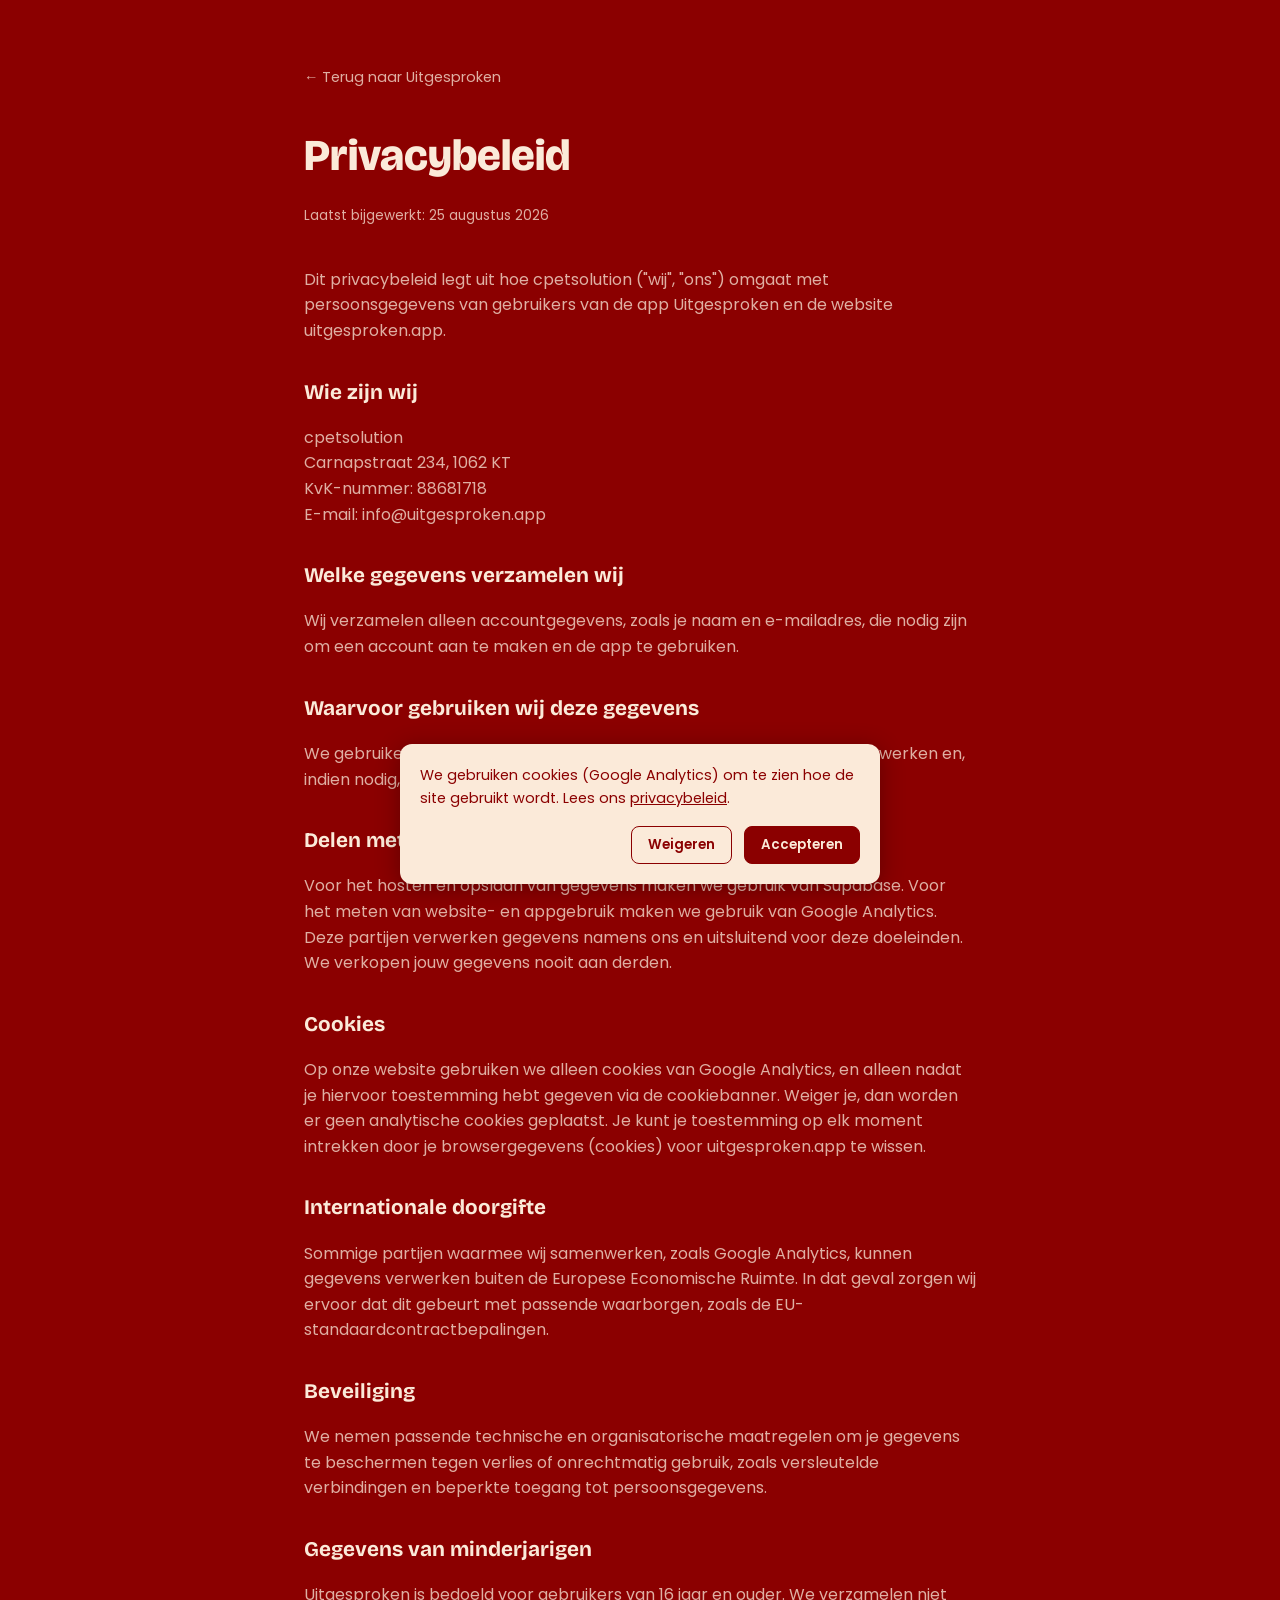
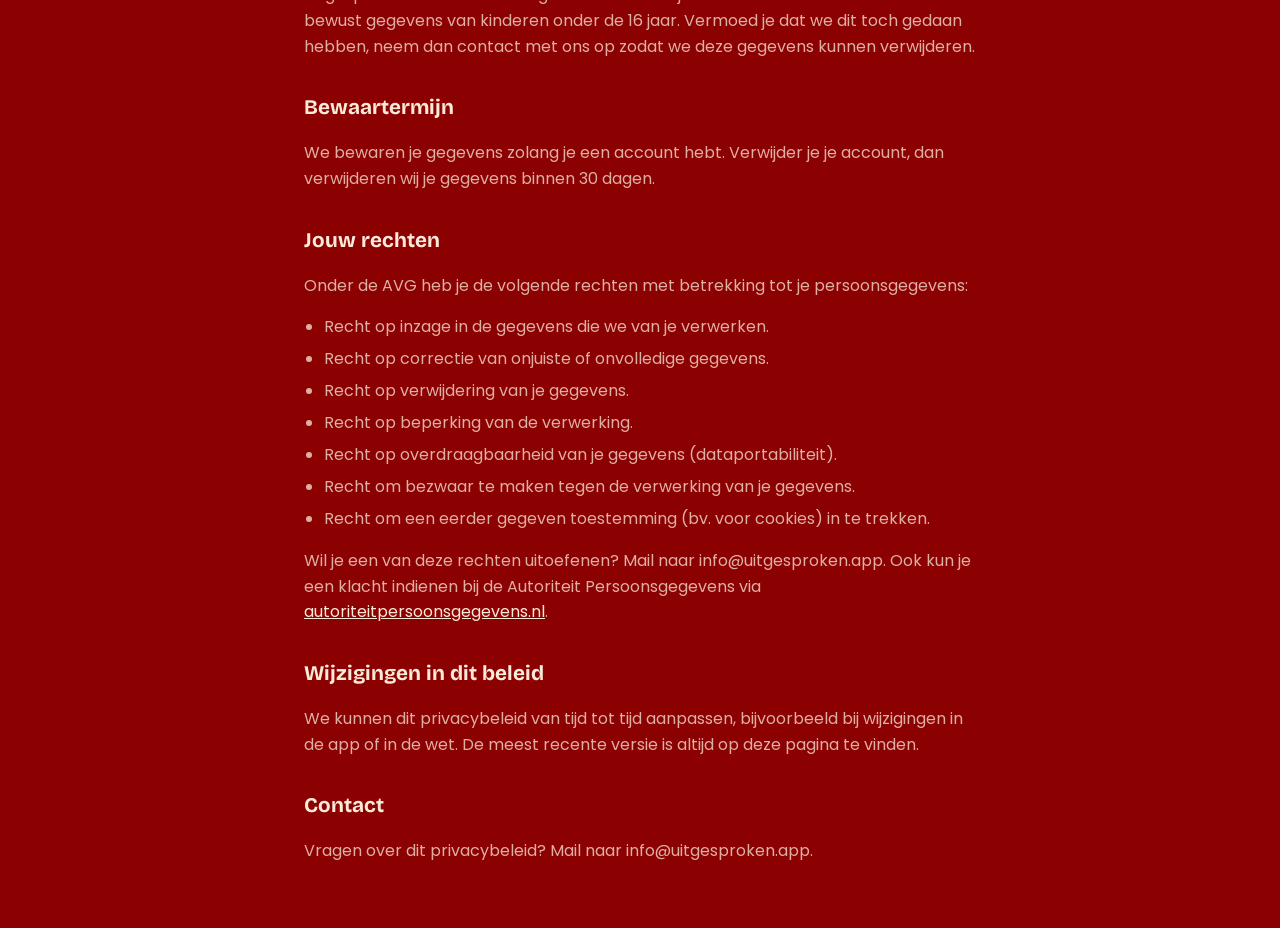
==== privacybeleid.html @ 7af5f67a "Initial commit: Uitgesproken landing page Static one-page site with hero, newsletter signup (Supabas" ====
<!doctype html>
<html lang="nl">
<head>
  <meta charset="UTF-8" />
  <meta name="viewport" content="width=device-width, initial-scale=1" />
  <title>Privacybeleid | Uitgesproken</title>
  <link rel="icon" href="favicon.ico" sizes="any">
  <link rel="icon" type="image/png" sizes="32x32" href="favicon-32.png">
  <link rel="apple-touch-icon" href="apple-touch-icon.png">

  <meta property="og:type" content="website" />
  <meta property="og:site_name" content="Uitgesproken" />
  <meta property="og:title" content="Privacybeleid | Uitgesproken" />
  <meta property="og:url" content="https://uitgesproken.app/privacybeleid.html" />
  <meta property="og:image" content="https://uitgesproken.app/og-image.png" />
  <meta property="og:locale" content="nl_NL" />

  <link rel="preconnect" href="https://fonts.googleapis.com">
  <link rel="preconnect" href="https://fonts.gstatic.com" crossorigin>
  <link href="https://fonts.googleapis.com/css2?family=Bricolage+Grotesque:opsz,wdth,wght@12..96,75..100,200..800&family=Poppins:wght@400;500;600;700&display=swap" rel="stylesheet">
  <link rel="stylesheet" href="style.css" />
</head>
<body>
  <div class="legal">
    <a class="back" href="index.html">&larr; Terug naar Uitgesproken</a>
    <h1>Privacybeleid</h1>
    <p class="updated">Laatst bijgewerkt: 25 augustus 2026</p>

    <p>
      Dit privacybeleid legt uit hoe cpetsolution
      ("wij", "ons") omgaat met persoonsgegevens van gebruikers van de app Uitgesproken
      en de website uitgesproken.app.
    </p>

    <h2>Wie zijn wij</h2>
    <p>
      cpetsolution<br>
      Carnapstraat 234, 1062 KT<br>
      KvK-nummer: 88681718<br>
      E-mail: info@uitgesproken.app
    </p>

    <h2>Welke gegevens verzamelen wij</h2>
    <p>Wij verzamelen alleen accountgegevens, zoals je naam en e-mailadres, die nodig zijn om een account aan te maken en de app te gebruiken.</p>

    <h2>Waarvoor gebruiken wij deze gegevens</h2>
    <p>We gebruiken deze gegevens om je account te beheren, de app te laten werken en, indien nodig, contact met je op te nemen.</p>

    <h2>Delen met derden</h2>
    <p>
      Voor het hosten en opslaan van gegevens maken we gebruik van Supabase. Voor het meten van
      website- en appgebruik maken we gebruik van Google Analytics. Deze partijen verwerken
      gegevens namens ons en uitsluitend voor deze doeleinden. We verkopen jouw gegevens nooit
      aan derden.
    </p>

    <h2>Cookies</h2>
    <p>
      Op onze website gebruiken we alleen cookies van Google Analytics, en alleen nadat je
      hiervoor toestemming hebt gegeven via de cookiebanner. Weiger je, dan worden er geen
      analytische cookies geplaatst. Je kunt je toestemming op elk moment intrekken door je
      browsergegevens (cookies) voor uitgesproken.app te wissen.
    </p>

    <h2>Internationale doorgifte</h2>
    <p>
      Sommige partijen waarmee wij samenwerken, zoals Google Analytics, kunnen gegevens verwerken
      buiten de Europese Economische Ruimte. In dat geval zorgen wij ervoor dat dit gebeurt met
      passende waarborgen, zoals de EU-standaardcontractbepalingen.
    </p>

    <h2>Beveiliging</h2>
    <p>
      We nemen passende technische en organisatorische maatregelen om je gegevens te beschermen
      tegen verlies of onrechtmatig gebruik, zoals versleutelde verbindingen en beperkte
      toegang tot persoonsgegevens.
    </p>

    <h2>Gegevens van minderjarigen</h2>
    <p>
      Uitgesproken is bedoeld voor gebruikers van 16 jaar en ouder. We verzamelen niet bewust
      gegevens van kinderen onder de 16 jaar. Vermoed je dat we dit toch gedaan hebben, neem dan
      contact met ons op zodat we deze gegevens kunnen verwijderen.
    </p>

    <h2>Bewaartermijn</h2>
    <p>
      We bewaren je gegevens zolang je een account hebt. Verwijder je je account, dan verwijderen
      wij je gegevens binnen 30 dagen.
    </p>

    <h2>Jouw rechten</h2>
    <p>
      Onder de AVG heb je de volgende rechten met betrekking tot je persoonsgegevens:
    </p>
    <ul>
      <li>Recht op inzage in de gegevens die we van je verwerken.</li>
      <li>Recht op correctie van onjuiste of onvolledige gegevens.</li>
      <li>Recht op verwijdering van je gegevens.</li>
      <li>Recht op beperking van de verwerking.</li>
      <li>Recht op overdraagbaarheid van je gegevens (dataportabiliteit).</li>
      <li>Recht om bezwaar te maken tegen de verwerking van je gegevens.</li>
      <li>Recht om een eerder gegeven toestemming (bv. voor cookies) in te trekken.</li>
    </ul>
    <p>
      Wil je een van deze rechten uitoefenen? Mail naar info@uitgesproken.app. Ook kun je een
      klacht indienen bij de Autoriteit Persoonsgegevens via
      <a href="https://autoriteitpersoonsgegevens.nl" target="_blank" rel="noopener">autoriteitpersoonsgegevens.nl</a>.
    </p>

    <h2>Wijzigingen in dit beleid</h2>
    <p>
      We kunnen dit privacybeleid van tijd tot tijd aanpassen, bijvoorbeeld bij wijzigingen in de
      app of in de wet. De meest recente versie is altijd op deze pagina te vinden.
    </p>

    <h2>Contact</h2>
    <p>Vragen over dit privacybeleid? Mail naar info@uitgesproken.app.</p>
  </div>
  <script src="script.js" defer></script>
</body>
</html>
---- style.css ----
:root {
  --bg: #8B0000;
  --cream: #FBEAD9;
  --cream-dim: rgba(251, 234, 217, 0.75);
}

* {
  box-sizing: border-box;
}

html {
  scroll-behavior: smooth;
}

body {
  margin: 0;
  background: var(--bg);
  color: var(--cream);
  font-family: 'Poppins', sans-serif;
  line-height: 1.6;
}

.hero {
  min-height: 100svh;
  display: flex;
  align-items: center;
  justify-content: center;
  padding: 2rem 1.5rem;
  text-align: center;
}

.hero-content {
  max-width: 640px;
  width: 100%;
}

.logo {
  font-family: 'Bricolage Grotesque', sans-serif;
  font-style: oblique 10deg;
  font-weight: 800;
  font-variation-settings: 'opsz' 96, 'wdth' 100;
  font-size: clamp(3rem, 13vw, 6rem);
  margin: 0;
  color: var(--cream);
  letter-spacing: -0.01em;
}

.logo-letter {
  display: inline-block;
  opacity: 0;
  animation: letter-in 0.6s cubic-bezier(0.34, 1.56, 0.64, 1) forwards;
}

@keyframes letter-in {
  0% { opacity: 0; transform: translateY(28px) scale(0.8); }
  60% { opacity: 1; transform: translateY(-6px) scale(1.04); }
  100% { opacity: 1; transform: translateY(0) scale(1); }
}

@media (prefers-reduced-motion: reduce) {
  .logo-letter {
    animation: none;
    opacity: 1;
  }
}

.tagline {
  font-size: clamp(1rem, 3vw, 1.25rem);
  color: var(--cream-dim);
  margin: 0.75rem 0 2.5rem;
}

.store-buttons {
  display: flex;
  flex-wrap: nowrap;
  justify-content: center;
  gap: clamp(0.5rem, 2vw, 1rem);
}

.store-btn {
  display: inline-flex;
  align-items: center;
  flex: 1 1 0;
  gap: clamp(0.4rem, 1.5vw, 0.75rem);
  padding: clamp(0.55rem, 2vw, 0.85rem) clamp(0.6rem, 3vw, 1.5rem);
  background: transparent;
  border: 1.5px solid var(--cream);
  border-radius: 12px;
  color: var(--cream);
  font-family: inherit;
  cursor: not-allowed;
  opacity: 0.85;
  transition: opacity 0.2s ease, transform 0.2s ease;
  min-width: 0;
}

.store-btn:hover {
  opacity: 1;
}

.store-icon {
  width: clamp(18px, 5vw, 28px);
  height: clamp(18px, 5vw, 28px);
  flex-shrink: 0;
}

.store-text {
  display: flex;
  flex-direction: column;
  align-items: flex-start;
  text-align: left;
  font-weight: 600;
  font-size: clamp(0.75rem, 2.6vw, 1rem);
  white-space: nowrap;
  min-width: 0;
}

.store-text small {
  font-weight: 400;
  font-size: clamp(0.5rem, 1.8vw, 0.7rem);
  color: var(--cream-dim);
  text-transform: uppercase;
  letter-spacing: 0.03em;
  white-space: normal;
  line-height: 1.15;
}

.newsletter {
  margin-bottom: 2.5rem;
  padding-bottom: 2rem;
  border-bottom: 1px solid rgba(251, 234, 217, 0.15);
}

.newsletter h2 {
  font-family: 'Bricolage Grotesque', sans-serif;
  font-style: oblique 10deg;
  font-weight: 800;
  font-variation-settings: 'opsz' 96, 'wdth' 100;
  font-size: clamp(1.25rem, 3vw, 1.6rem);
  margin: 0 0 0.75rem;
}

.newsletter p {
  max-width: 480px;
  margin: 0 auto 1.75rem;
  color: var(--cream-dim);
}

.newsletter-wrapper {
  max-width: 420px;
  margin: 0 auto;
}

.newsletter-form {
  display: flex;
  gap: 0.75rem;
  flex-wrap: wrap;
  justify-content: center;
}

.newsletter-form input[type="email"] {
  flex: 1 1 220px;
  padding: 0.85rem 1rem;
  border-radius: 10px;
  border: 1.5px solid var(--cream);
  background: transparent;
  color: var(--cream);
  font-family: inherit;
  font-size: 1rem;
}

.newsletter-form input[type="email"]::placeholder {
  color: var(--cream-dim);
}

.newsletter-form button {
  padding: 0.85rem 1.5rem;
  border-radius: 10px;
  border: 1.5px solid var(--cream);
  background: var(--cream);
  color: var(--bg);
  font-family: inherit;
  font-weight: 600;
  cursor: pointer;
}

.newsletter-success {
  color: var(--cream);
  font-weight: 600;
}

.site-footer {
  padding: 2.5rem 1.5rem;
  text-align: center;
}

.footer-nav {
  display: flex;
  flex-wrap: wrap;
  justify-content: center;
  gap: 1.5rem;
  margin-bottom: 1rem;
}

.footer-nav a {
  color: var(--cream-dim);
  text-decoration: none;
  font-size: 0.9rem;
}

.footer-nav a:hover {
  color: var(--cream);
  text-decoration: underline;
}

.footer-social {
  display: flex;
  flex-wrap: wrap;
  justify-content: center;
  gap: 1.5rem;
  margin-bottom: 1.5rem;
}

.footer-social a {
  color: var(--cream);
  text-decoration: none;
  font-weight: 600;
  font-size: 0.9rem;
}

.footer-social a:hover {
  text-decoration: underline;
}

.footer-copy {
  margin: 2rem 0 0;
  color: var(--cream-dim);
  font-size: 0.8rem;
}

/* Legal / subpages */
.legal {
  max-width: 720px;
  margin: 0 auto;
  padding: 4rem 1.5rem 3rem;
}

.legal a.back {
  color: var(--cream-dim);
  text-decoration: none;
  font-size: 0.9rem;
  display: inline-block;
  margin-bottom: 2rem;
}

.legal a.back:hover {
  color: var(--cream);
}

.legal h1 {
  font-family: 'Bricolage Grotesque', sans-serif;
  font-style: oblique 10deg;
  font-weight: 800;
  font-variation-settings: 'opsz' 96, 'wdth' 100;
  font-size: clamp(2rem, 5vw, 2.75rem);
  margin: 0 0 0.5rem;
}

.legal .updated {
  color: var(--cream-dim);
  font-size: 0.85rem;
  margin-bottom: 2.5rem;
}

.legal h2 {
  font-family: 'Bricolage Grotesque', sans-serif;
  font-weight: 700;
  font-variation-settings: 'opsz' 24, 'wdth' 100;
  font-size: 1.3rem;
  margin: 2rem 0 0.75rem;
}

.legal p, .legal li {
  color: var(--cream-dim);
}

.legal ul {
  margin: 0 0 1rem;
  padding-left: 1.25rem;
}

.legal li {
  margin-bottom: 0.4rem;
}

.legal p a, .legal li a {
  color: var(--cream);
}

.legal .placeholder {
  color: #FFD27D;
}

.contact-links {
  display: flex;
  flex-wrap: wrap;
  gap: 0.75rem;
  margin: 0.75rem 0 1.25rem;
}

.contact-link {
  display: inline-flex;
  align-items: center;
  gap: 0.6rem;
  padding: 0.7rem 1.1rem;
  border: 1.5px solid var(--cream);
  border-radius: 12px;
  color: var(--cream);
  text-decoration: none;
  font-weight: 600;
  font-size: 0.95rem;
  transition: opacity 0.2s ease;
}

.contact-link:hover {
  opacity: 0.8;
}

/* Cookie consent */
.cookie-banner {
  position: fixed;
  bottom: 1rem;
  left: 1rem;
  right: 1rem;
  max-width: 480px;
  margin: 0 auto;
  background: var(--cream);
  color: var(--bg);
  padding: 1.25rem;
  border-radius: 12px;
  box-shadow: 0 4px 24px rgba(0, 0, 0, 0.3);
  z-index: 1000;
  font-size: 0.9rem;
}

.cookie-banner p {
  margin: 0 0 1rem;
}

.cookie-banner a {
  color: var(--bg);
  text-decoration: underline;
}

.cookie-actions {
  display: flex;
  gap: 0.75rem;
  justify-content: flex-end;
}

.cookie-actions button {
  padding: 0.5rem 1rem;
  border-radius: 8px;
  border: 1.5px solid var(--bg);
  background: transparent;
  color: var(--bg);
  font-family: inherit;
  font-weight: 600;
  cursor: pointer;
}

.cookie-actions .cookie-accept {
  background: var(--bg);
  color: var(--cream);
}
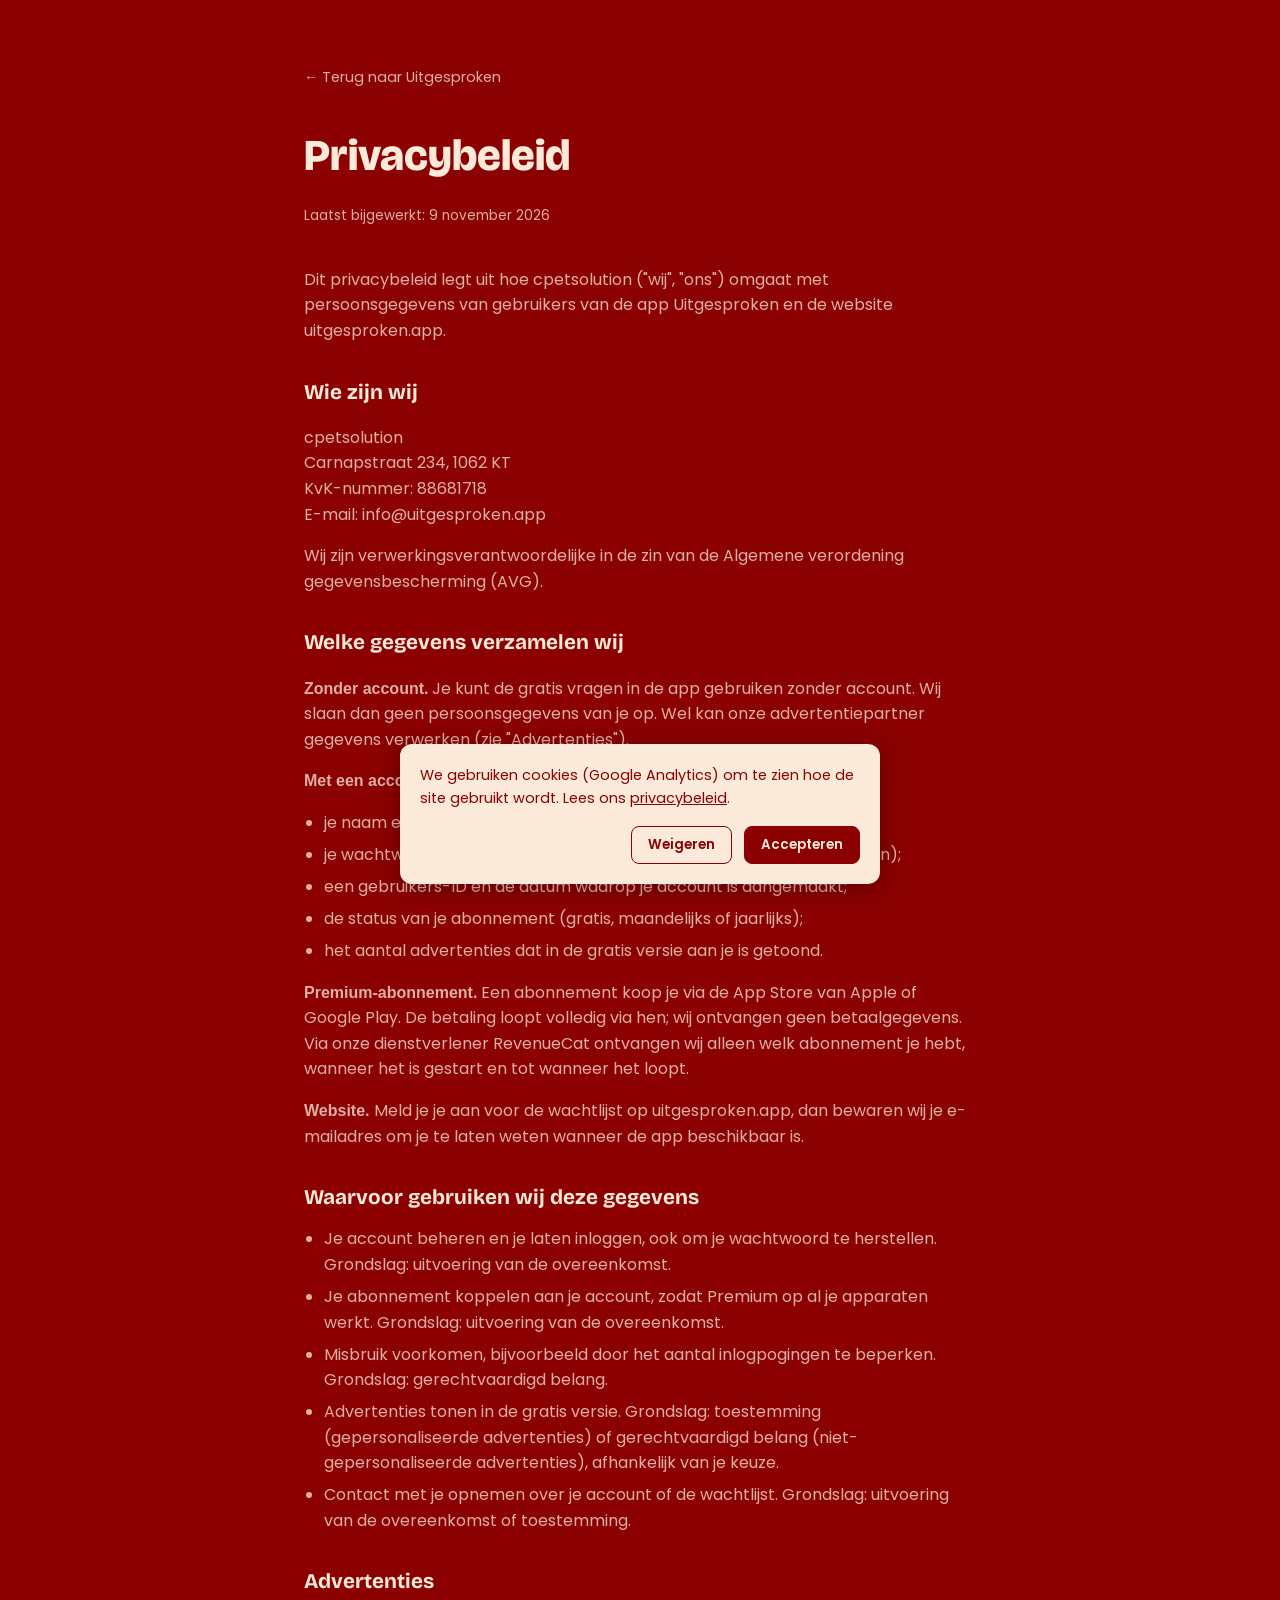
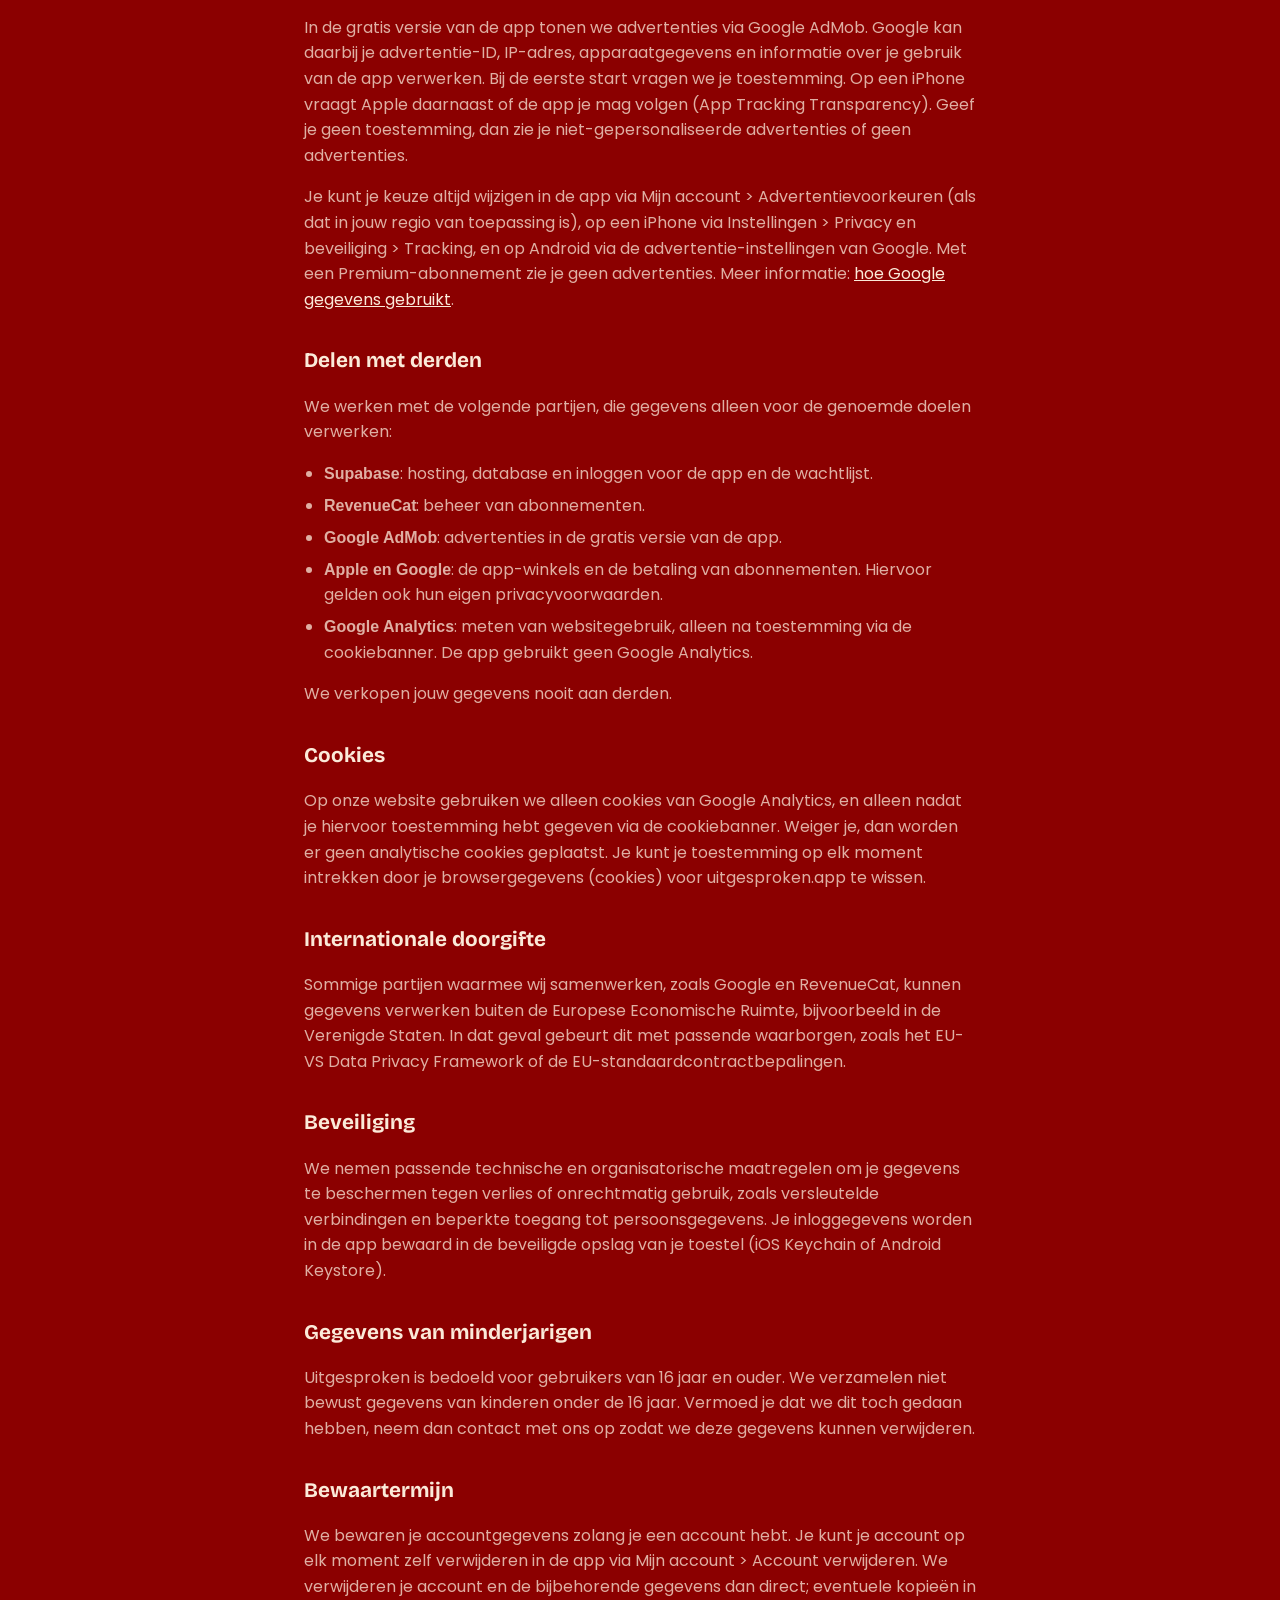
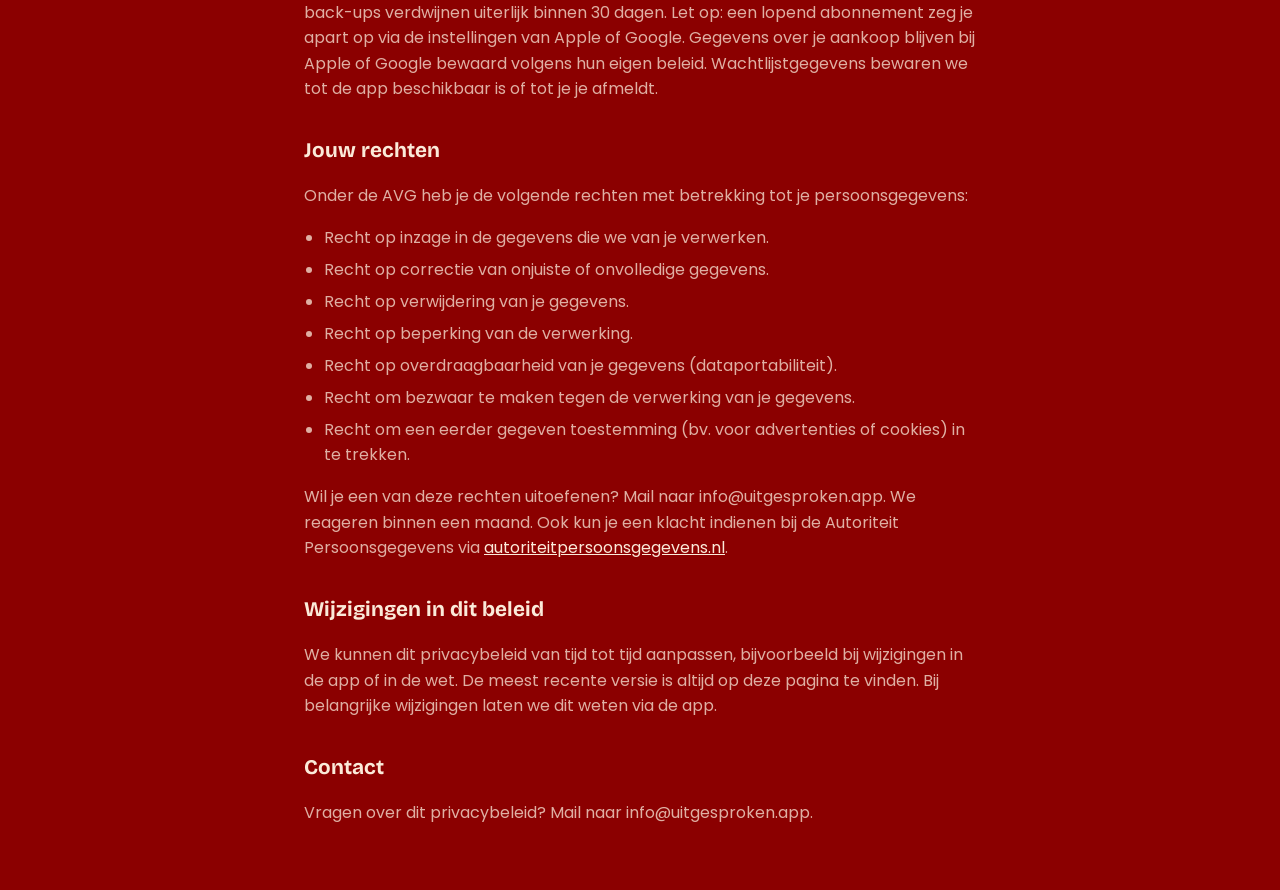
==== commit 015a9e9b: "Privacybeleid en voorwaarden bijwerken voor de app, herstelpagina toevoegen - Privacybeleid: gebruik" ====
--- a/privacybeleid.html
+++ b/privacybeleid.html
@@ -24,7 +24,7 @@
   <div class="legal">
     <a class="back" href="index.html">&larr; Terug naar Uitgesproken</a>
     <h1>Privacybeleid</h1>
-    <p class="updated">Laatst bijgewerkt: 25 augustus 2026</p>
+    <p class="updated">Laatst bijgewerkt: 9 november 2026</p>
 
     <p>
       Dit privacybeleid legt uit hoe cpetsolution
@@ -39,20 +39,56 @@
       KvK-nummer: 88681718<br>
       E-mail: info@uitgesproken.app
     </p>
+    <p>Wij zijn verwerkingsverantwoordelijke in de zin van de Algemene verordening gegevensbescherming (AVG).</p>
 
     <h2>Welke gegevens verzamelen wij</h2>
-    <p>Wij verzamelen alleen accountgegevens, zoals je naam en e-mailadres, die nodig zijn om een account aan te maken en de app te gebruiken.</p>
+    <p><strong>Zonder account.</strong> Je kunt de gratis vragen in de app gebruiken zonder account. Wij slaan dan geen persoonsgegevens van je op. Wel kan onze advertentiepartner gegevens verwerken (zie "Advertenties").</p>
+    <p><strong>Met een account.</strong> Maak je een account aan, dan verwerken wij:</p>
+    <ul>
+      <li>je naam en e-mailadres;</li>
+      <li>je wachtwoord (alleen versleuteld opgeslagen, wij kunnen het niet inzien);</li>
+      <li>een gebruikers-ID en de datum waarop je account is aangemaakt;</li>
+      <li>de status van je abonnement (gratis, maandelijks of jaarlijks);</li>
+      <li>het aantal advertenties dat in de gratis versie aan je is getoond.</li>
+    </ul>
+    <p><strong>Premium-abonnement.</strong> Een abonnement koop je via de App Store van Apple of Google Play. De betaling loopt volledig via hen; wij ontvangen geen betaalgegevens. Via onze dienstverlener RevenueCat ontvangen wij alleen welk abonnement je hebt, wanneer het is gestart en tot wanneer het loopt.</p>
+    <p><strong>Website.</strong> Meld je je aan voor de wachtlijst op uitgesproken.app, dan bewaren wij je e-mailadres om je te laten weten wanneer de app beschikbaar is.</p>
 
     <h2>Waarvoor gebruiken wij deze gegevens</h2>
-    <p>We gebruiken deze gegevens om je account te beheren, de app te laten werken en, indien nodig, contact met je op te nemen.</p>
+    <ul>
+      <li>Je account beheren en je laten inloggen, ook om je wachtwoord te herstellen. Grondslag: uitvoering van de overeenkomst.</li>
+      <li>Je abonnement koppelen aan je account, zodat Premium op al je apparaten werkt. Grondslag: uitvoering van de overeenkomst.</li>
+      <li>Misbruik voorkomen, bijvoorbeeld door het aantal inlogpogingen te beperken. Grondslag: gerechtvaardigd belang.</li>
+      <li>Advertenties tonen in de gratis versie. Grondslag: toestemming (gepersonaliseerde advertenties) of gerechtvaardigd belang (niet-gepersonaliseerde advertenties), afhankelijk van je keuze.</li>
+      <li>Contact met je opnemen over je account of de wachtlijst. Grondslag: uitvoering van de overeenkomst of toestemming.</li>
+    </ul>
+
+    <h2>Advertenties</h2>
+    <p>
+      In de gratis versie van de app tonen we advertenties via Google AdMob. Google kan daarbij je
+      advertentie-ID, IP-adres, apparaatgegevens en informatie over je gebruik van de app verwerken.
+      Bij de eerste start vragen we je toestemming. Op een iPhone vraagt Apple daarnaast of de app
+      je mag volgen (App Tracking Transparency). Geef je geen toestemming, dan zie je
+      niet-gepersonaliseerde advertenties of geen advertenties.
+    </p>
+    <p>
+      Je kunt je keuze altijd wijzigen in de app via Mijn account &gt; Advertentievoorkeuren (als
+      dat in jouw regio van toepassing is), op een iPhone via Instellingen &gt; Privacy en
+      beveiliging &gt; Tracking, en op Android via de advertentie-instellingen van Google. Met een
+      Premium-abonnement zie je geen advertenties. Meer informatie:
+      <a href="https://policies.google.com/technologies/partner-sites" target="_blank" rel="noopener">hoe Google gegevens gebruikt</a>.
+    </p>
 
     <h2>Delen met derden</h2>
-    <p>
-      Voor het hosten en opslaan van gegevens maken we gebruik van Supabase. Voor het meten van
-      website- en appgebruik maken we gebruik van Google Analytics. Deze partijen verwerken
-      gegevens namens ons en uitsluitend voor deze doeleinden. We verkopen jouw gegevens nooit
-      aan derden.
-    </p>
+    <p>We werken met de volgende partijen, die gegevens alleen voor de genoemde doelen verwerken:</p>
+    <ul>
+      <li><strong>Supabase</strong>: hosting, database en inloggen voor de app en de wachtlijst.</li>
+      <li><strong>RevenueCat</strong>: beheer van abonnementen.</li>
+      <li><strong>Google AdMob</strong>: advertenties in de gratis versie van de app.</li>
+      <li><strong>Apple en Google</strong>: de app-winkels en de betaling van abonnementen. Hiervoor gelden ook hun eigen privacyvoorwaarden.</li>
+      <li><strong>Google Analytics</strong>: meten van websitegebruik, alleen na toestemming via de cookiebanner. De app gebruikt geen Google Analytics.</li>
+    </ul>
+    <p>We verkopen jouw gegevens nooit aan derden.</p>
 
     <h2>Cookies</h2>
     <p>
@@ -64,16 +100,18 @@
 
     <h2>Internationale doorgifte</h2>
     <p>
-      Sommige partijen waarmee wij samenwerken, zoals Google Analytics, kunnen gegevens verwerken
-      buiten de Europese Economische Ruimte. In dat geval zorgen wij ervoor dat dit gebeurt met
-      passende waarborgen, zoals de EU-standaardcontractbepalingen.
+      Sommige partijen waarmee wij samenwerken, zoals Google en RevenueCat, kunnen gegevens
+      verwerken buiten de Europese Economische Ruimte, bijvoorbeeld in de Verenigde Staten. In dat
+      geval gebeurt dit met passende waarborgen, zoals het EU-VS Data Privacy Framework of de
+      EU-standaardcontractbepalingen.
     </p>
 
     <h2>Beveiliging</h2>
     <p>
       We nemen passende technische en organisatorische maatregelen om je gegevens te beschermen
       tegen verlies of onrechtmatig gebruik, zoals versleutelde verbindingen en beperkte
-      toegang tot persoonsgegevens.
+      toegang tot persoonsgegevens. Je inloggegevens worden in de app bewaard in de beveiligde
+      opslag van je toestel (iOS Keychain of Android Keystore).
     </p>
 
     <h2>Gegevens van minderjarigen</h2>
@@ -85,8 +123,12 @@
 
     <h2>Bewaartermijn</h2>
     <p>
-      We bewaren je gegevens zolang je een account hebt. Verwijder je je account, dan verwijderen
-      wij je gegevens binnen 30 dagen.
+      We bewaren je accountgegevens zolang je een account hebt. Je kunt je account op elk moment
+      zelf verwijderen in de app via Mijn account &gt; Account verwijderen. We verwijderen je
+      account en de bijbehorende gegevens dan direct; eventuele kopieën in back-ups verdwijnen
+      uiterlijk binnen 30 dagen. Let op: een lopend abonnement zeg je apart op via de instellingen
+      van Apple of Google. Gegevens over je aankoop blijven bij Apple of Google bewaard volgens hun
+      eigen beleid. Wachtlijstgegevens bewaren we tot de app beschikbaar is of tot je je afmeldt.
     </p>
 
     <h2>Jouw rechten</h2>
@@ -100,18 +142,19 @@
       <li>Recht op beperking van de verwerking.</li>
       <li>Recht op overdraagbaarheid van je gegevens (dataportabiliteit).</li>
       <li>Recht om bezwaar te maken tegen de verwerking van je gegevens.</li>
-      <li>Recht om een eerder gegeven toestemming (bv. voor cookies) in te trekken.</li>
+      <li>Recht om een eerder gegeven toestemming (bv. voor advertenties of cookies) in te trekken.</li>
     </ul>
     <p>
-      Wil je een van deze rechten uitoefenen? Mail naar info@uitgesproken.app. Ook kun je een
-      klacht indienen bij de Autoriteit Persoonsgegevens via
+      Wil je een van deze rechten uitoefenen? Mail naar info@uitgesproken.app. We reageren binnen
+      een maand. Ook kun je een klacht indienen bij de Autoriteit Persoonsgegevens via
       <a href="https://autoriteitpersoonsgegevens.nl" target="_blank" rel="noopener">autoriteitpersoonsgegevens.nl</a>.
     </p>
 
     <h2>Wijzigingen in dit beleid</h2>
     <p>
       We kunnen dit privacybeleid van tijd tot tijd aanpassen, bijvoorbeeld bij wijzigingen in de
-      app of in de wet. De meest recente versie is altijd op deze pagina te vinden.
+      app of in de wet. De meest recente versie is altijd op deze pagina te vinden. Bij
+      belangrijke wijzigingen laten we dit weten via de app.
     </p>
 
     <h2>Contact</h2>
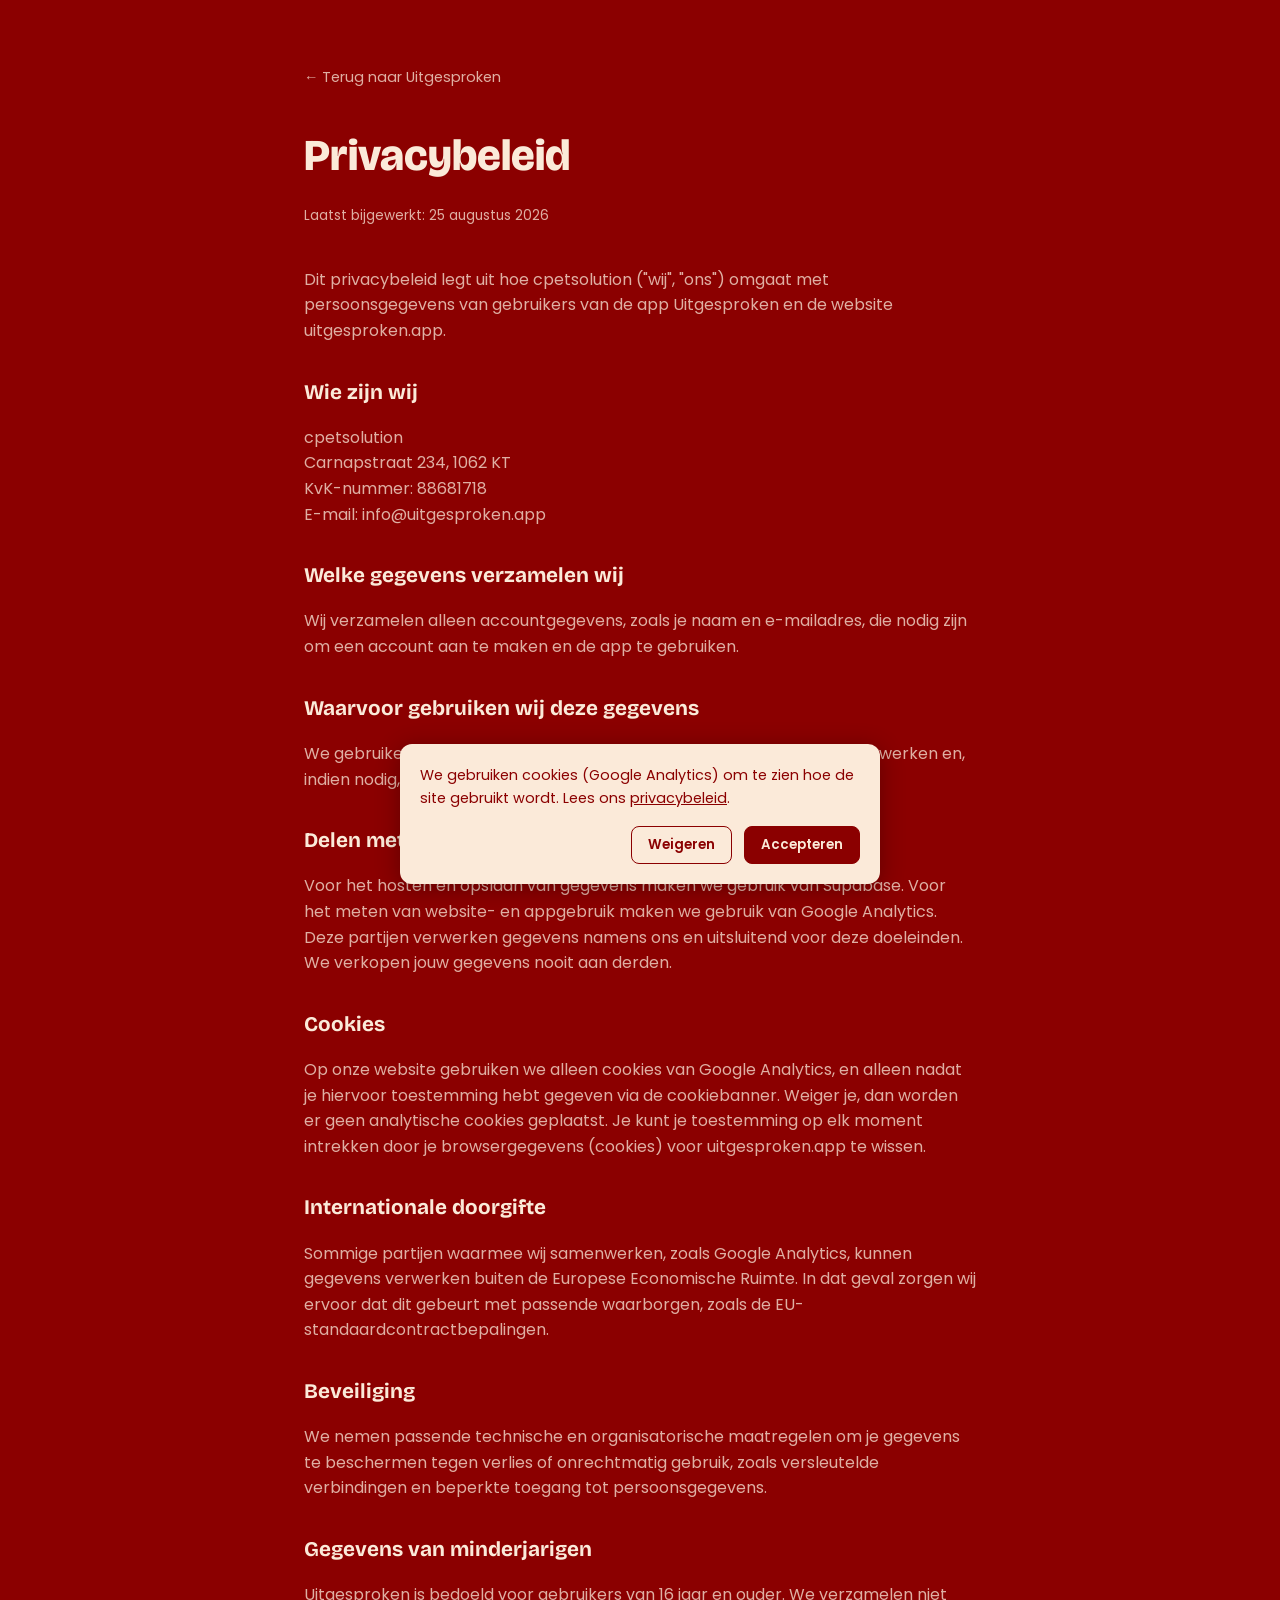
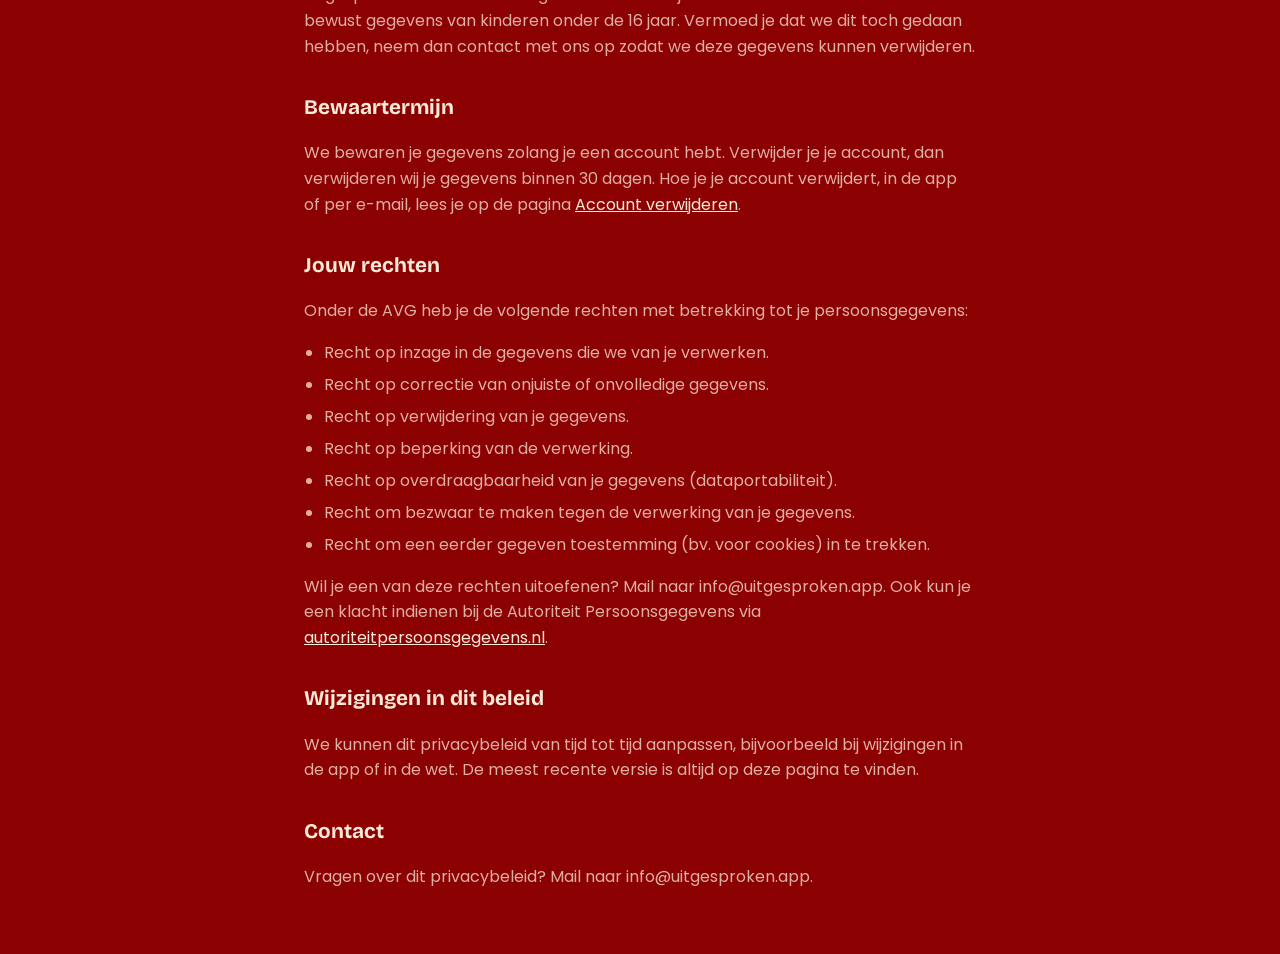
==== commit 65c69de6: "Pagina 'Account verwijderen' toegevoegd (Google Play-eis) Nieuwe pagina account-verwijderen.html bes" ====
--- a/privacybeleid.html
+++ b/privacybeleid.html
@@ -24,7 +24,7 @@
   <div class="legal">
     <a class="back" href="index.html">&larr; Terug naar Uitgesproken</a>
     <h1>Privacybeleid</h1>
-    <p class="updated">Laatst bijgewerkt: 9 november 2026</p>
+    <p class="updated">Laatst bijgewerkt: 25 augustus 2026</p>
 
     <p>
       Dit privacybeleid legt uit hoe cpetsolution
@@ -39,56 +39,20 @@
       KvK-nummer: 88681718<br>
       E-mail: info@uitgesproken.app
     </p>
-    <p>Wij zijn verwerkingsverantwoordelijke in de zin van de Algemene verordening gegevensbescherming (AVG).</p>
 
     <h2>Welke gegevens verzamelen wij</h2>
-    <p><strong>Zonder account.</strong> Je kunt de gratis vragen in de app gebruiken zonder account. Wij slaan dan geen persoonsgegevens van je op. Wel kan onze advertentiepartner gegevens verwerken (zie "Advertenties").</p>
-    <p><strong>Met een account.</strong> Maak je een account aan, dan verwerken wij:</p>
-    <ul>
-      <li>je naam en e-mailadres;</li>
-      <li>je wachtwoord (alleen versleuteld opgeslagen, wij kunnen het niet inzien);</li>
-      <li>een gebruikers-ID en de datum waarop je account is aangemaakt;</li>
-      <li>de status van je abonnement (gratis, maandelijks of jaarlijks);</li>
-      <li>het aantal advertenties dat in de gratis versie aan je is getoond.</li>
-    </ul>
-    <p><strong>Premium-abonnement.</strong> Een abonnement koop je via de App Store van Apple of Google Play. De betaling loopt volledig via hen; wij ontvangen geen betaalgegevens. Via onze dienstverlener RevenueCat ontvangen wij alleen welk abonnement je hebt, wanneer het is gestart en tot wanneer het loopt.</p>
-    <p><strong>Website.</strong> Meld je je aan voor de wachtlijst op uitgesproken.app, dan bewaren wij je e-mailadres om je te laten weten wanneer de app beschikbaar is.</p>
+    <p>Wij verzamelen alleen accountgegevens, zoals je naam en e-mailadres, die nodig zijn om een account aan te maken en de app te gebruiken.</p>
 
     <h2>Waarvoor gebruiken wij deze gegevens</h2>
-    <ul>
-      <li>Je account beheren en je laten inloggen, ook om je wachtwoord te herstellen. Grondslag: uitvoering van de overeenkomst.</li>
-      <li>Je abonnement koppelen aan je account, zodat Premium op al je apparaten werkt. Grondslag: uitvoering van de overeenkomst.</li>
-      <li>Misbruik voorkomen, bijvoorbeeld door het aantal inlogpogingen te beperken. Grondslag: gerechtvaardigd belang.</li>
-      <li>Advertenties tonen in de gratis versie. Grondslag: toestemming (gepersonaliseerde advertenties) of gerechtvaardigd belang (niet-gepersonaliseerde advertenties), afhankelijk van je keuze.</li>
-      <li>Contact met je opnemen over je account of de wachtlijst. Grondslag: uitvoering van de overeenkomst of toestemming.</li>
-    </ul>
-
-    <h2>Advertenties</h2>
-    <p>
-      In de gratis versie van de app tonen we advertenties via Google AdMob. Google kan daarbij je
-      advertentie-ID, IP-adres, apparaatgegevens en informatie over je gebruik van de app verwerken.
-      Bij de eerste start vragen we je toestemming. Op een iPhone vraagt Apple daarnaast of de app
-      je mag volgen (App Tracking Transparency). Geef je geen toestemming, dan zie je
-      niet-gepersonaliseerde advertenties of geen advertenties.
-    </p>
-    <p>
-      Je kunt je keuze altijd wijzigen in de app via Mijn account &gt; Advertentievoorkeuren (als
-      dat in jouw regio van toepassing is), op een iPhone via Instellingen &gt; Privacy en
-      beveiliging &gt; Tracking, en op Android via de advertentie-instellingen van Google. Met een
-      Premium-abonnement zie je geen advertenties. Meer informatie:
-      <a href="https://policies.google.com/technologies/partner-sites" target="_blank" rel="noopener">hoe Google gegevens gebruikt</a>.
-    </p>
+    <p>We gebruiken deze gegevens om je account te beheren, de app te laten werken en, indien nodig, contact met je op te nemen.</p>
 
     <h2>Delen met derden</h2>
-    <p>We werken met de volgende partijen, die gegevens alleen voor de genoemde doelen verwerken:</p>
-    <ul>
-      <li><strong>Supabase</strong>: hosting, database en inloggen voor de app en de wachtlijst.</li>
-      <li><strong>RevenueCat</strong>: beheer van abonnementen.</li>
-      <li><strong>Google AdMob</strong>: advertenties in de gratis versie van de app.</li>
-      <li><strong>Apple en Google</strong>: de app-winkels en de betaling van abonnementen. Hiervoor gelden ook hun eigen privacyvoorwaarden.</li>
-      <li><strong>Google Analytics</strong>: meten van websitegebruik, alleen na toestemming via de cookiebanner. De app gebruikt geen Google Analytics.</li>
-    </ul>
-    <p>We verkopen jouw gegevens nooit aan derden.</p>
+    <p>
+      Voor het hosten en opslaan van gegevens maken we gebruik van Supabase. Voor het meten van
+      website- en appgebruik maken we gebruik van Google Analytics. Deze partijen verwerken
+      gegevens namens ons en uitsluitend voor deze doeleinden. We verkopen jouw gegevens nooit
+      aan derden.
+    </p>
 
     <h2>Cookies</h2>
     <p>
@@ -100,18 +64,16 @@
 
     <h2>Internationale doorgifte</h2>
     <p>
-      Sommige partijen waarmee wij samenwerken, zoals Google en RevenueCat, kunnen gegevens
-      verwerken buiten de Europese Economische Ruimte, bijvoorbeeld in de Verenigde Staten. In dat
-      geval gebeurt dit met passende waarborgen, zoals het EU-VS Data Privacy Framework of de
-      EU-standaardcontractbepalingen.
+      Sommige partijen waarmee wij samenwerken, zoals Google Analytics, kunnen gegevens verwerken
+      buiten de Europese Economische Ruimte. In dat geval zorgen wij ervoor dat dit gebeurt met
+      passende waarborgen, zoals de EU-standaardcontractbepalingen.
     </p>
 
     <h2>Beveiliging</h2>
     <p>
       We nemen passende technische en organisatorische maatregelen om je gegevens te beschermen
       tegen verlies of onrechtmatig gebruik, zoals versleutelde verbindingen en beperkte
-      toegang tot persoonsgegevens. Je inloggegevens worden in de app bewaard in de beveiligde
-      opslag van je toestel (iOS Keychain of Android Keystore).
+      toegang tot persoonsgegevens.
     </p>
 
     <h2>Gegevens van minderjarigen</h2>
@@ -123,12 +85,9 @@
 
     <h2>Bewaartermijn</h2>
     <p>
-      We bewaren je accountgegevens zolang je een account hebt. Je kunt je account op elk moment
-      zelf verwijderen in de app via Mijn account &gt; Account verwijderen. We verwijderen je
-      account en de bijbehorende gegevens dan direct; eventuele kopieën in back-ups verdwijnen
-      uiterlijk binnen 30 dagen. Let op: een lopend abonnement zeg je apart op via de instellingen
-      van Apple of Google. Gegevens over je aankoop blijven bij Apple of Google bewaard volgens hun
-      eigen beleid. Wachtlijstgegevens bewaren we tot de app beschikbaar is of tot je je afmeldt.
+      We bewaren je gegevens zolang je een account hebt. Verwijder je je account, dan verwijderen
+      wij je gegevens binnen 30 dagen. Hoe je je account verwijdert, in de app of per e-mail,
+      lees je op de pagina <a href="account-verwijderen.html">Account verwijderen</a>.
     </p>
 
     <h2>Jouw rechten</h2>
@@ -142,19 +101,18 @@
       <li>Recht op beperking van de verwerking.</li>
       <li>Recht op overdraagbaarheid van je gegevens (dataportabiliteit).</li>
       <li>Recht om bezwaar te maken tegen de verwerking van je gegevens.</li>
-      <li>Recht om een eerder gegeven toestemming (bv. voor advertenties of cookies) in te trekken.</li>
+      <li>Recht om een eerder gegeven toestemming (bv. voor cookies) in te trekken.</li>
     </ul>
     <p>
-      Wil je een van deze rechten uitoefenen? Mail naar info@uitgesproken.app. We reageren binnen
-      een maand. Ook kun je een klacht indienen bij de Autoriteit Persoonsgegevens via
+      Wil je een van deze rechten uitoefenen? Mail naar info@uitgesproken.app. Ook kun je een
+      klacht indienen bij de Autoriteit Persoonsgegevens via
       <a href="https://autoriteitpersoonsgegevens.nl" target="_blank" rel="noopener">autoriteitpersoonsgegevens.nl</a>.
     </p>
 
     <h2>Wijzigingen in dit beleid</h2>
     <p>
       We kunnen dit privacybeleid van tijd tot tijd aanpassen, bijvoorbeeld bij wijzigingen in de
-      app of in de wet. De meest recente versie is altijd op deze pagina te vinden. Bij
-      belangrijke wijzigingen laten we dit weten via de app.
+      app of in de wet. De meest recente versie is altijd op deze pagina te vinden.
     </p>
 
     <h2>Contact</h2>
--- a/style.css
+++ b/style.css
@@ -284,7 +284,7 @@
   color: var(--cream-dim);
 }
 
-.legal ul {
+.legal ul, .legal ol {
   margin: 0 0 1rem;
   padding-left: 1.25rem;
 }
